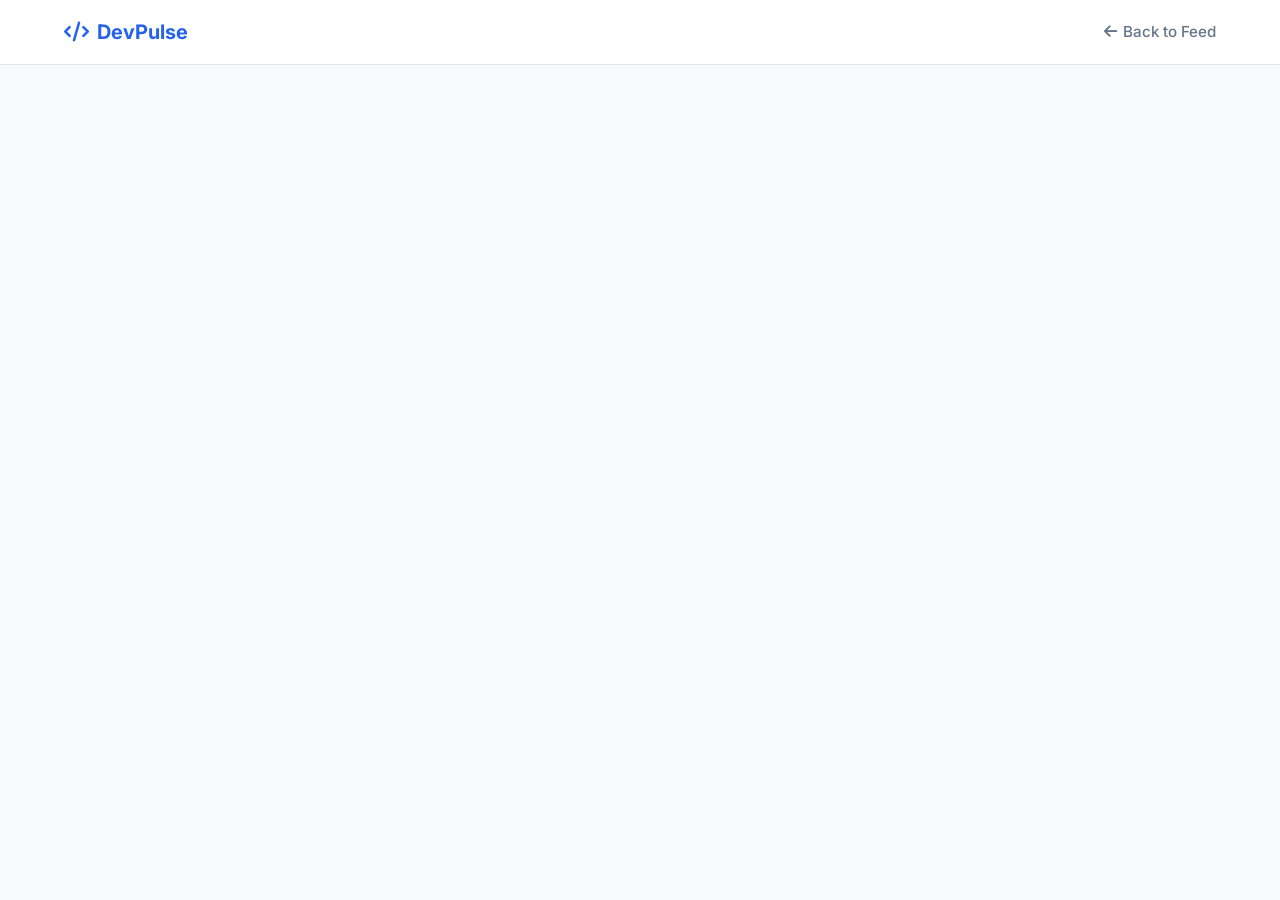
==== post.html @ 5949e3da "Navigation Bar" ====
<!DOCTYPE html>
<html lang="en">
<head>
  <meta charset="UTF-8">
  <meta name="viewport" content="width=device-width, initial-scale=1.0">
  <title>Building Scalable Web Applications | DevPulse</title>
  
  <!-- Google Fonts: Inter & JetBrains Mono -->
  <link rel="preconnect" href="https://fonts.googleapis.com">
  <link rel="preconnect" href="https://fonts.gstatic.com" crossorigin>
  <link href="https://fonts.googleapis.com/css2?family=Inter:wght@300;400;500;600;700&family=JetBrains+Mono:wght@400;500&display=swap" rel="stylesheet">
  
  <!-- Font Awesome Icons -->
  <link rel="stylesheet" href="https://cdnjs.cloudflare.com/ajax/libs/font-awesome/6.4.0/css/all.min.css">
  
  <!-- Custom Styles -->
  <link rel="stylesheet" href="style.css">
</head>
<body>

  <!-- Navigation Bar -->
  <header class="navbar">
    <div class="nav-container">
      <a href="index.html" class="logo">
        <i class="fa-solid fa-code"></i> DevPulse
      </a>
      
      <nav class="nav-links">
        <a href="index.html" class="nav-link"><i class="fa-solid fa-arrow-left"></i> Back to Feed</a>
      </nav>
    </div>
  </header>

 </body>
 </html>
---- style.css ----
/* --- GLOBAL VARIABLES & RESET --- */
:root {
  --primary: #2563eb;
  --primary-hover: #1d4ed8;
  --bg-main: #f8fafc;
  --bg-surface: #ffffff;
  --text-primary: #0f172a;
  --text-muted: #64748b;
  --border-color: #e2e8f0;
  --card-shadow: 0 4px 6px -1px rgba(0, 0, 0, 0.05), 0 2px 4px -2px rgba(0, 0, 0, 0.05);
  --card-shadow-hover: 0 20px 25px -5px rgba(0, 0, 0, 0.1), 0 8px 10px -6px rgba(0, 0, 0, 0.1);
  --radius: 12px;
  --font-sans: 'Inter', sans-serif;
  --font-mono: 'JetBrains Mono', monospace;
}

* {
  box-sizing: border-box;
  margin: 0;
  padding: 0;
}

body {
  font-family: var(--font-sans);
  background-color: var(--bg-main);
  color: var(--text-primary);
  line-height: 1.6;
}

a {
  text-decoration: none;
  color: inherit;
}

/* --- NAVBAR --- */
.navbar {
  background-color: var(--bg-surface);
  border-bottom: 1px solid var(--border-color);
  position: sticky;
  top: 0;
  z-index: 100;
}

.nav-container {
  max-width: 1200px;
  margin: 0 auto;
  padding: 1rem 1.5rem;
  display: flex;
  justify-content: space-between;
  align-items: center;
}

.logo {
  font-size: 1.25rem;
  font-weight: 700;
  color: var(--primary);
  display: flex;
  align-items: center;
  gap: 0.5rem;
}

.nav-links {
  display: flex;
  gap: 1.5rem;
}

.nav-link {
  font-size: 0.95rem;
  font-weight: 500;
  color: var(--text-muted);
  transition: color 0.2s ease;
  display: flex;
  align-items: center;
  gap: 0.4rem;
}

.nav-link:hover, .nav-link.active {
  color: var(--primary);
}

.theme-toggle {
  background: none;
  border: 1px solid var(--border-color);
  padding: 0.5rem 0.75rem;
  border-radius: 8px;
  cursor: pointer;
  color: var(--text-muted);
}

/* --- HERO BANNER --- */
.hero-banner {
  background: linear-gradient(135deg, #1e293b 0%, #0f172a 100%);
  color: #ffffff;
  padding: 4rem 1.5rem;
  text-align: center;
}

.banner-content {
  max-width: 800px;
  margin: 0 auto;
}

.badge {
  display: inline-flex;
  align-items: center;
  gap: 0.5rem;
  background-color: rgba(37, 99, 235, 0.2);
  color: #60a5fa;
  border: 1px solid rgba(96, 165, 250, 0.3);
  padding: 0.25rem 0.75rem;
  border-radius: 50px;
  font-size: 0.85rem;
  font-weight: 600;
  margin-bottom: 1rem;
}

.hero-banner h1 {
  font-size: 2.5rem;
  font-weight: 700;
  line-height: 1.2;
  margin-bottom: 1rem;
}

.hero-banner p {
  color: #94a3b8;
  font-size: 1.1rem;
  margin-bottom: 2rem;
}

.banner-actions {
  display: flex;
  justify-content: center;
  gap: 1rem;
}

.btn {
  padding: 0.75rem 1.5rem;
  border-radius: 8px;
  font-weight: 600;
  font-size: 0.95rem;
  display: inline-flex;
  align-items: center;
  gap: 0.5rem;
  transition: transform 0.2s, background-color 0.2s;
}

.btn:hover {
  transform: translateY(-2px);
}

.btn-primary {
  background-color: var(--primary);
  color: #ffffff;
}

.btn-primary:hover {
  background-color: var(--primary-hover);
}

.btn-secondary {
  background-color: rgba(255, 255, 255, 0.1);
  color: #ffffff;
  border: 1px solid rgba(255, 255, 255, 0.2);
}

/* --- MAIN FEED --- */
.container {
  max-width: 1200px;
  margin: 3rem auto;
  padding: 0 1.5rem;
}

.feed-header {
  display: flex;
  justify-content: space-between;
  align-items: center;
  margin-bottom: 2rem;
  flex-wrap: wrap;
  gap: 1rem;
}

.category-tabs {
  display: flex;
  gap: 0.5rem;
}

.tab-btn {
  background: var(--bg-surface);
  border: 1px solid var(--border-color);
  padding: 0.5rem 1rem;
  border-radius: 6px;
  font-size: 0.875rem;
  font-weight: 500;
  color: var(--text-muted);
  cursor: pointer;
}

.tab-btn.active, .tab-btn:hover {
  background: var(--primary);
  color: #ffffff;
  border-color: var(--primary);
}

/* --- CARD GRID --- */
.card-grid {
  display: grid;
  grid-template-columns: repeat(auto-fill, minmax(320px, 1fr));
  gap: 2rem;
}

.card {
  background-color: var(--bg-surface);
  border-radius: var(--radius);
  border: 1px solid var(--border-color);
  box-shadow: var(--card-shadow);
  overflow: hidden;
  display: flex;
  flex-direction: column;
  transition: transform 0.25s ease, box-shadow 0.25s ease;
}

.card:hover {
  transform: translateY(-6px);
  box-shadow: var(--card-shadow-hover);
}

.card-image-wrapper {
  position: relative;
  height: 200px;
  overflow: hidden;
}

.card-img {
  width: 100%;
  height: 100%;
  object-fit: cover;
}

.card-badge {
  position: absolute;
  top: 1rem;
  left: 1rem;
  background-color: rgba(15, 23, 42, 0.75);
  color: #ffffff;
  padding: 0.25rem 0.6rem;
  border-radius: 4px;
  font-size: 0.75rem;
  font-weight: 600;
  backdrop-filter: blur(4px);
}

.card-content {
  padding: 1.5rem;
  display: flex;
  flex-direction: column;
  flex-grow: 1;
}

.card-meta {
  display: flex;
  gap: 1rem;
  font-size: 0.8rem;
  color: var(--text-muted);
  margin-bottom: 0.75rem;
}

.card-title {
  font-size: 1.2rem;
  font-weight: 600;
  line-height: 1.4;
  margin-bottom: 0.75rem;
}

.card-title a:hover {
  color: var(--primary);
}

.card-excerpt {
  color: var(--text-muted);
  font-size: 0.9rem;
  margin-bottom: 1.5rem;
  flex-grow: 1;
}

.card-footer {
  display: flex;
  justify-content: space-between;
  align-items: center;
  border-top: 1px solid var(--border-color);
  padding-top: 1rem;
}

.author-info {
  display: flex;
  align-items: center;
  gap: 0.6rem;
}

.author-avatar {
  width: 32px;
  height: 32px;
  border-radius: 50%;
}

.author-name {
  font-size: 0.85rem;
  font-weight: 500;
}

.read-more {
  color: var(--primary);
  font-weight: 600;
}

/* --- SINGLE ARTICLE PAGE --- */
.article-container {
  max-width: 800px;
  margin: 3rem auto;
  padding: 0 1.5rem;
}

.article-header {
  margin-bottom: 2rem;
}

.article-meta {
  display: flex;
  align-items: center;
  gap: 1rem;
  margin-bottom: 1rem;
  font-size: 0.875rem;
  color: var(--text-muted);
}

.article-title {
  font-size: 2.5rem;
  font-weight: 700;
  line-height: 1.2;
  margin-bottom: 1.5rem;
}

.article-author {
  display: flex;
  align-items: center;
  gap: 1rem;
}

.author-avatar-lg {
  width: 48px;
  height: 48px;
  border-radius: 50%;
}

.author-name-lg {
  display: block;
  font-weight: 600;
  font-size: 1rem;
}

.author-bio {
  display: block;
  font-size: 0.85rem;
  color: var(--text-muted);
}

.article-hero-image img {
  width: 100%;
  border-radius: var(--radius);
  margin-bottom: 2.5rem;
}

.article-body {
  font-size: 1.1rem;
  line-height: 1.8;
  color: #334155;
}

.article-body h2 {
  font-size: 1.6rem;
  color: var(--text-primary);
  margin: 2rem 0 1rem 0;
}

.article-body p {
  margin-bottom: 1.5rem;
}

.article-quote {
  border-left: 4px solid var(--primary);
  padding: 1rem 1.5rem;
  background-color: #eff6ff;
  font-style: italic;
  margin: 2rem 0;
  border-radius: 0 8px 8px 0;
}

.code-snippet {
  background-color: #0f172a;
  color: #f8fafc;
  padding: 1.25rem;
  border-radius: 8px;
  font-family: var(--font-mono);
  font-size: 0.9rem;
  margin: 1.5rem 0;
  overflow-x: auto;
}

/* --- FOOTER --- */
.footer {
  background-color: var(--bg-surface);
  border-top: 1px solid var(--border-color);
  margin-top: 5rem;
  padding: 3rem 1.5rem 1.5rem 1.5rem;
}

.footer-content {
  display: flex;
  justify-content: space-between;
  align-items: center;
  flex-wrap: wrap;
  gap: 1.5rem;
  margin-bottom: 2rem;
}

.footer-brand p {
  color: var(--text-muted);
  font-size: 0.9rem;
  margin-top: 0.5rem;
}

.footer-links {
  display: flex;
  gap: 1.5rem;
  color: var(--text-muted);
}

.footer-links a:hover {
  color: var(--primary);
}

.footer-bottom {
  text-align: center;
  padding-top: 1.5rem;
  border-top: 1px solid var(--border-color);
  font-size: 0.85rem;
  color: var(--text-muted);
}

/* --- RESPONSIVE DESIGN (MOBILE & TABLET) --- */
@media (max-width: 768px) {
  .hero-banner h1 {
    font-size: 1.8rem;
  }
  
  .nav-links {
    display: none; /* Can be expanded into a mobile menu if desired */
  }
  
  .article-title {
    font-size: 1.8rem;
  }
  
  .feed-header {
    flex-direction: column;
    align-items: flex-start;
  }
}
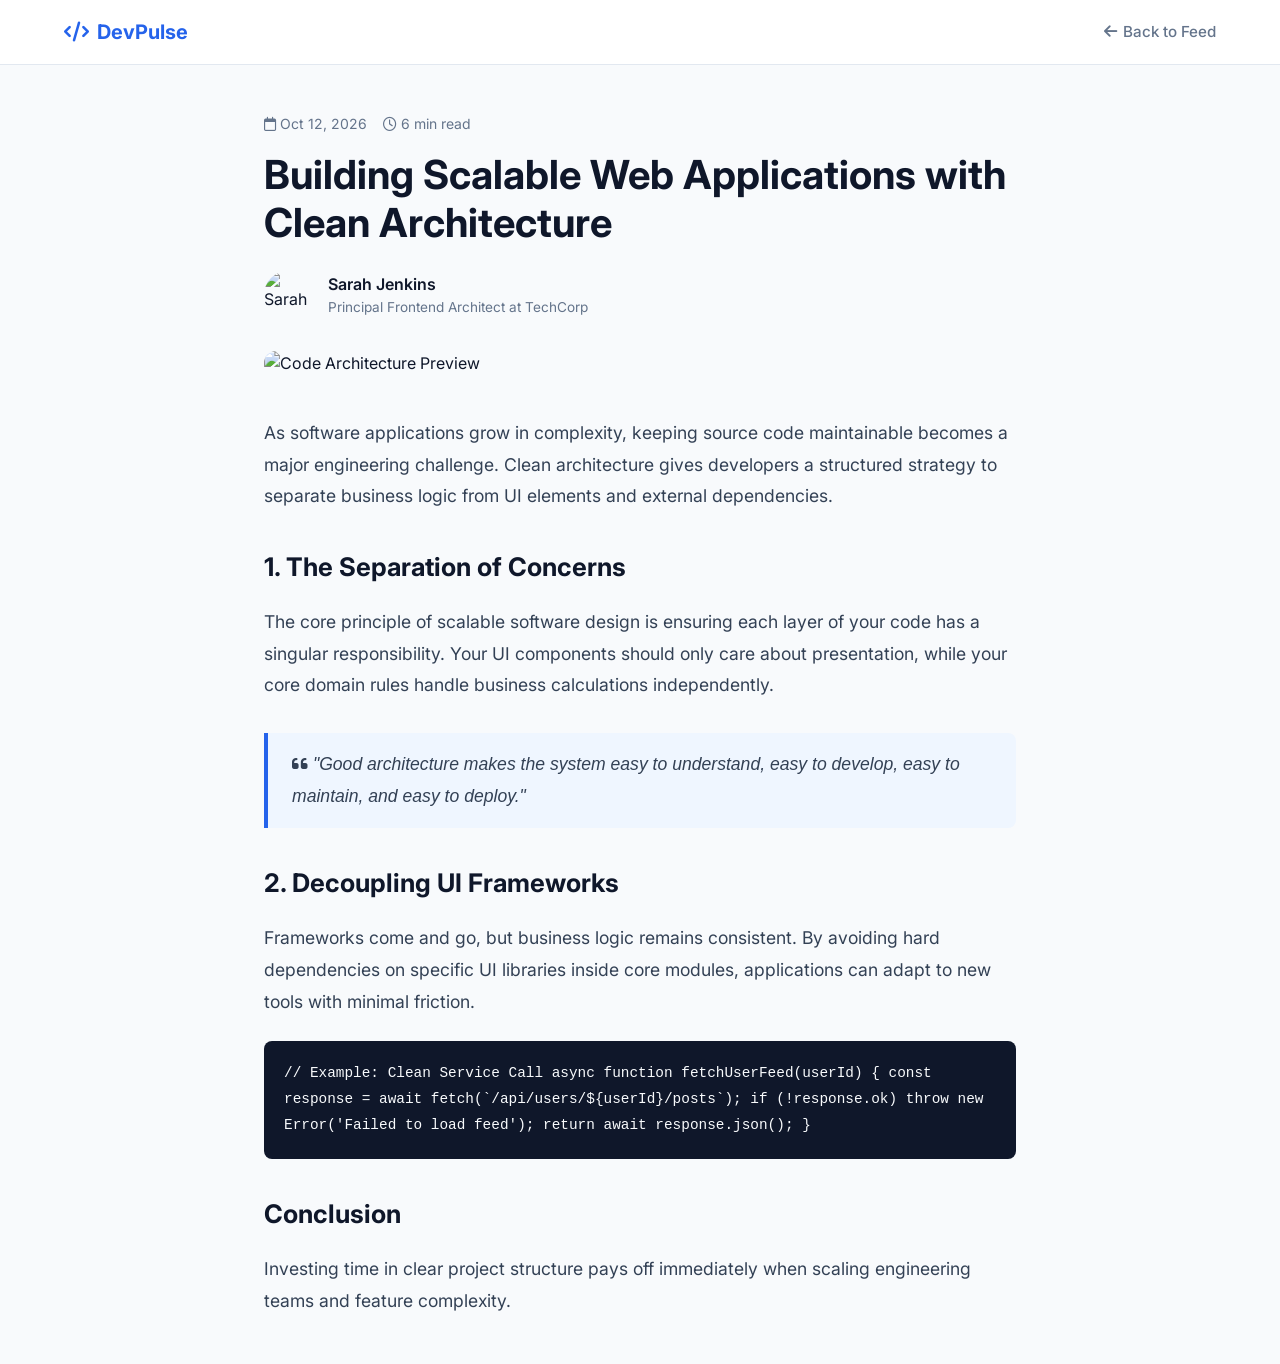
==== commit f5556501: "Single Article Container" ====
--- a/post.html
+++ b/post.html
@@ -31,5 +31,67 @@
     </div>
   </header>
 
- </body>
- </html>+  <!-- Single Article Container -->
+  <article class="article-container">
+    <header class="article-header">
+      <div class="article-meta">
+        <span class="card-badge">Frontend</span>
+        <span><i class="fa-regular fa-calendar"></i> Oct 12, 2026</span>
+        <span><i class="fa-regular fa-clock"></i> 6 min read</span>
+      </div>
+      
+      <h1 class="article-title">Building Scalable Web Applications with Clean Architecture</h1>
+      
+      <div class="article-author">
+        <img src="https://i.pravatar.cc/100?img=12" alt="Sarah Jenkins" class="author-avatar-lg">
+        <div>
+          <span class="author-name-lg">Sarah Jenkins</span>
+          <span class="author-bio">Principal Frontend Architect at TechCorp</span>
+        </div>
+      </div>
+    </header>
+
+    <div class="article-hero-image">
+      <img src="https://images.unsplash.com/photo-1555066931-4365d14bab8c?auto=format&fit=crop&w=1200&q=80" alt="Code Architecture Preview">
+    </div>
+
+    <div class="article-body">
+      <p class="lead">
+        As software applications grow in complexity, keeping source code maintainable becomes a major engineering challenge. Clean architecture gives developers a structured strategy to separate business logic from UI elements and external dependencies.
+      </p>
+
+      <h2>1. The Separation of Concerns</h2>
+      <p>
+        The core principle of scalable software design is ensuring each layer of your code has a singular responsibility. Your UI components should only care about presentation, while your core domain rules handle business calculations independently.
+      </p>
+
+      <blockquote class="article-quote">
+        <i class="fa-solid fa-quote-left"></i>
+        "Good architecture makes the system easy to understand, easy to develop, easy to maintain, and easy to deploy."
+      </blockquote>
+
+      <h2>2. Decoupling UI Frameworks</h2>
+      <p>
+        Frameworks come and go, but business logic remains consistent. By avoiding hard dependencies on specific UI libraries inside core modules, applications can adapt to new tools with minimal friction.
+      </p>
+
+      <div class="code-snippet">
+        <code>
+          // Example: Clean Service Call
+          async function fetchUserFeed(userId) {
+            const response = await fetch(`/api/users/${userId}/posts`);
+            if (!response.ok) throw new Error('Failed to load feed');
+            return await response.json();
+          }
+        </code>
+      </div>
+
+      <h2>Conclusion</h2>
+      <p>
+        Investing time in clear project structure pays off immediately when scaling engineering teams and feature complexity.
+      </p>
+    </div>
+  </article>
+
+</body>
+</html>
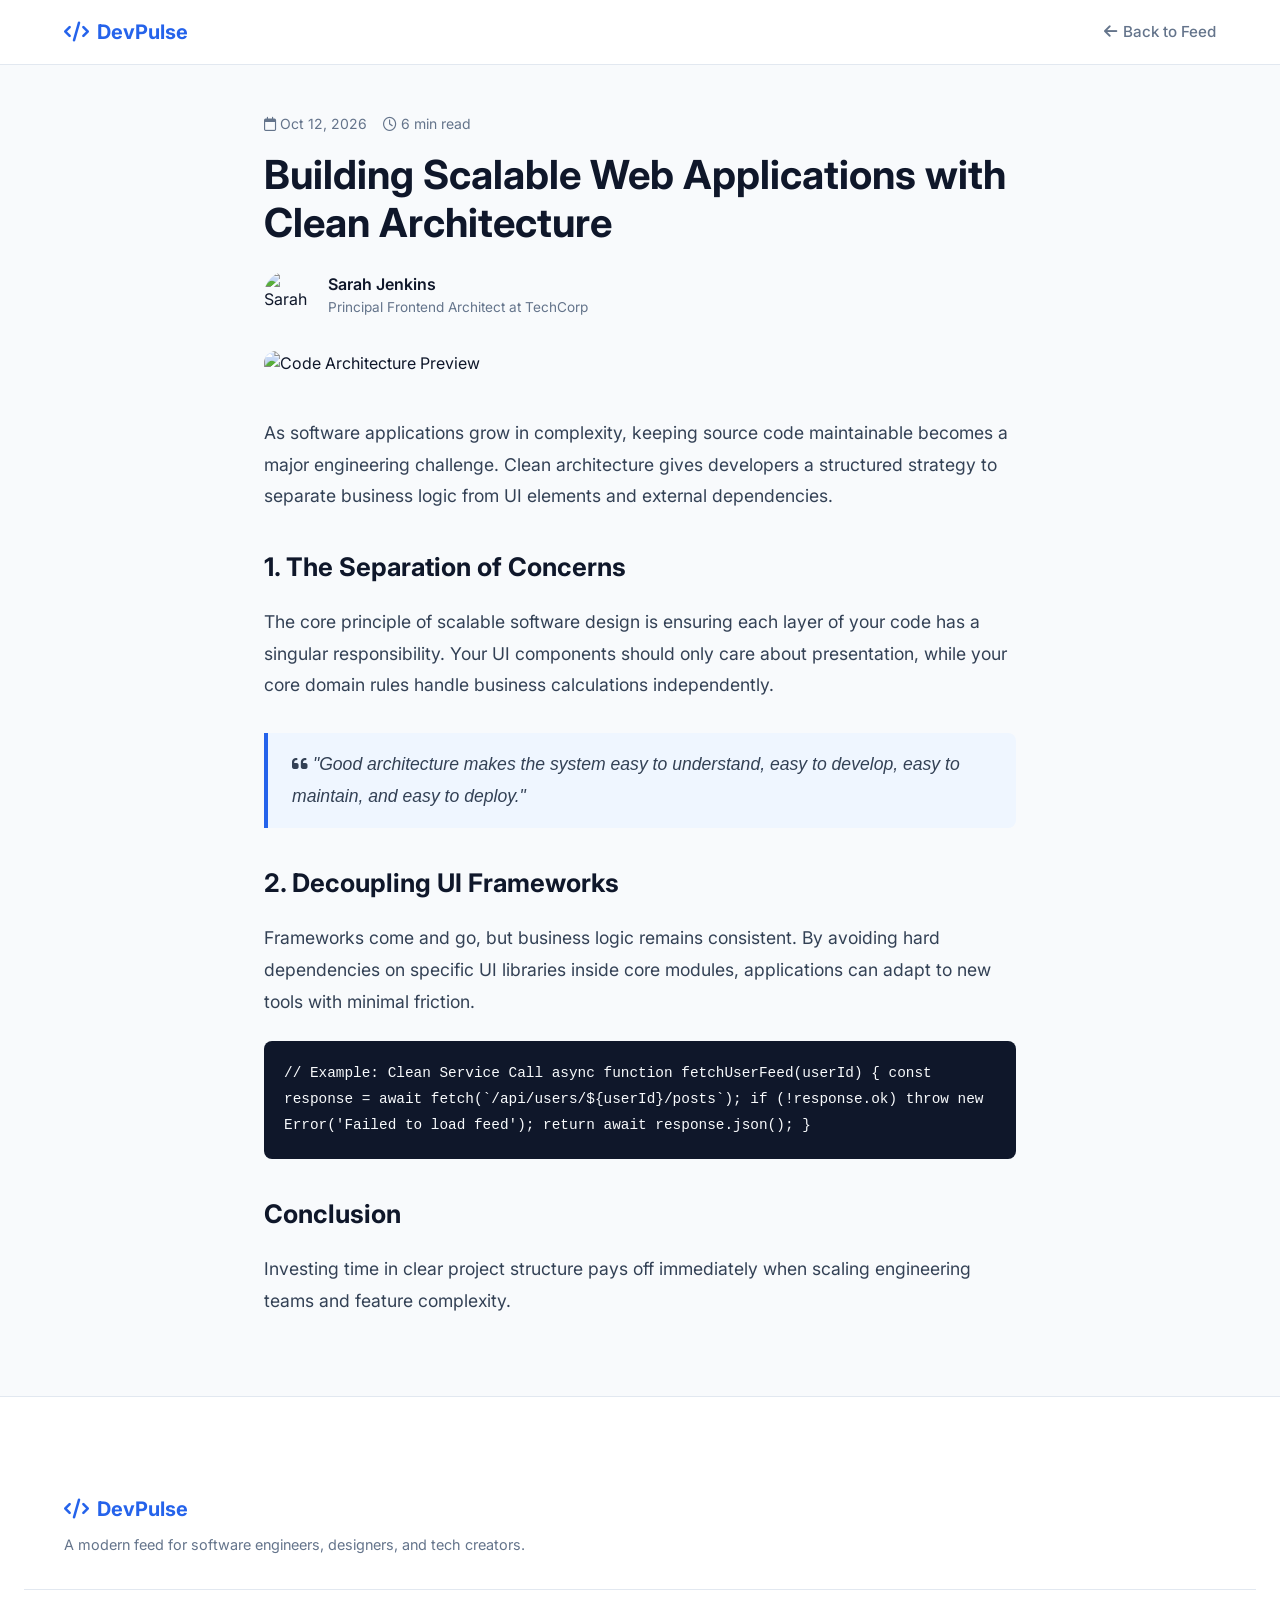
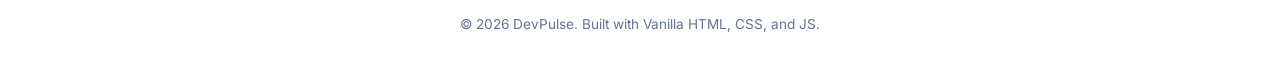
==== commit 400436cc: "Single Article Container" ====
--- a/post.html
+++ b/post.html
@@ -93,5 +93,18 @@
     </div>
   </article>
 
+  <!-- Footer -->
+  <footer class="footer">
+    <div class="container footer-content">
+      <div class="footer-brand">
+        <a href="index.html" class="logo"><i class="fa-solid fa-code"></i> DevPulse</a>
+        <p>A modern feed for software engineers, designers, and tech creators.</p>
+      </div>
+    </div>
+    <div class="footer-bottom">
+      <p>&copy; 2026 DevPulse. Built with Vanilla HTML, CSS, and JS.</p>
+    </div>
+  </footer>
+
 </body>
 </html>
